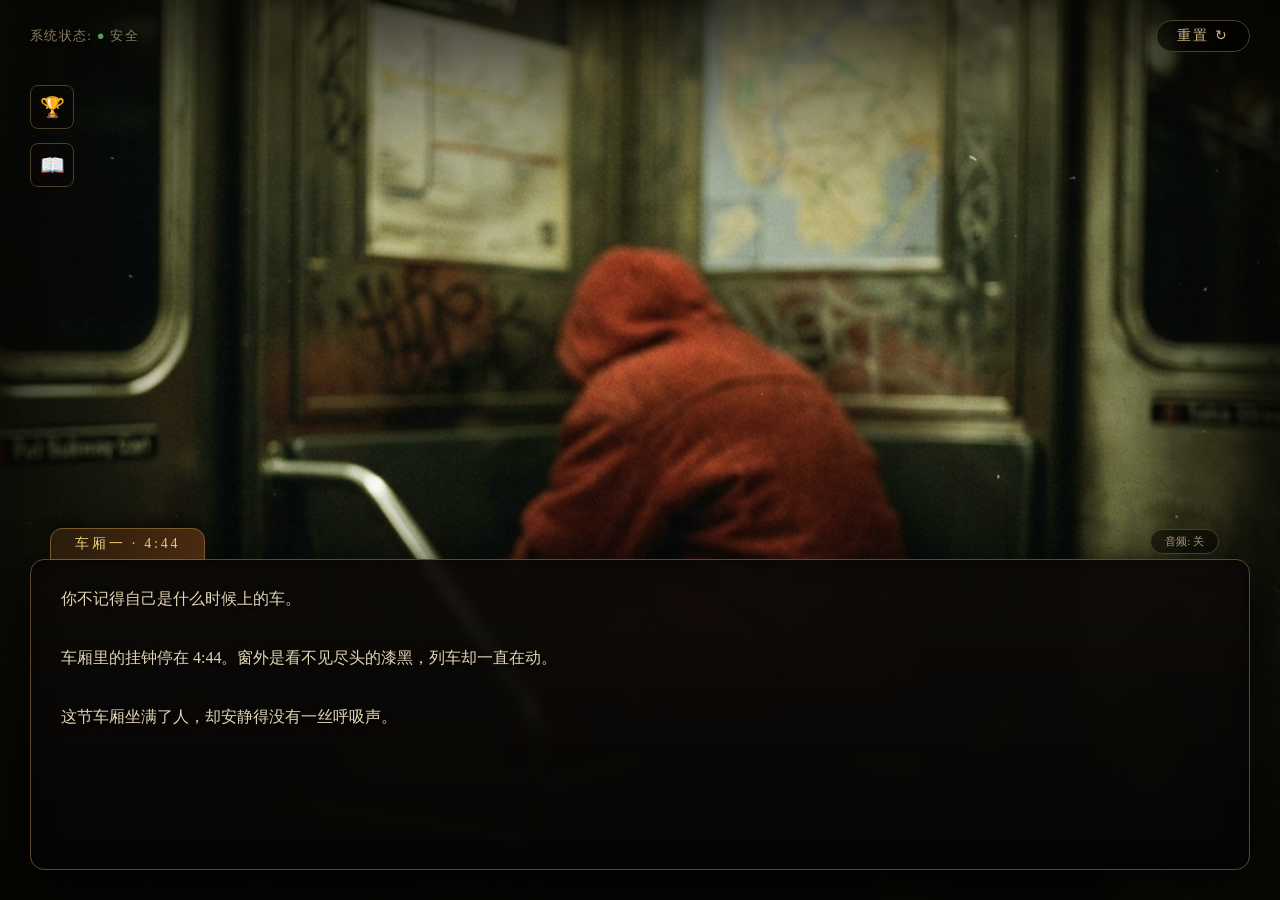
==== midnight-rules/index.html @ ac05fb92 "Update index.html" ====
<!doctype html>
<html>
<head>
  <meta charset="utf-8" />
  <meta name="viewport" content="width=device-width, initial-scale=1" />
  <title>午夜规则 (Midnight Rules) - 视觉小说式排版原型</title>
</head>
<body style="margin:0; padding:0; background:#000; overflow:hidden; width:100vw; height:100vh;">

<div id="vn" style="position:relative; width:100vw; height:100vh; overflow:hidden; font-family:'Noto Serif SC',Georgia,serif; user-select:none; color:#e8dcc0;">
  <style>
    #vn *{box-sizing:border-box;}
    
    /* 动态背景大图层 */
    #vn-scene{
      position:absolute;
      inset:0;
      background-size: cover;
      background-position: center;
      transition: background-image 0.6s ease-in-out;
      z-index: 1;
    }
    
    /* 电影级四周暗角 */
    #vn-vig{
      position:absolute;
      inset:0;
      box-shadow:inset 0 0 180px 60px #000;
      pointer-events:none;
      z-index: 2;
    }
    
    /* 顶灯闪烁 */
    #vn-flick{position:absolute;inset:0;background:rgba(190,150,80,.03);animation:vnf 6s infinite;pointer-events:none;z-index: 3;}
    @keyframes vnf{0%,46%,52%,100%{opacity:1}48%{opacity:.2}50%{opacity:.7}}
    
    /* 顶部UI */
    #vn-top{position:absolute;top:0;left:0;right:0;display:flex;justify-content:space-between;align-items:center;padding:20px 30px;z-index:8;}
    #vn-status{font-size:13px;letter-spacing:.1em;color:#8a7d60;text-shadow: 0 2px 4px #000;}
    #vn-status b{color:#5a9a5a;}
    #vn-skip{font-size:14px;letter-spacing:.15em;color:#c8b488;border:1px solid #4a3f28;border-radius:20px;padding:6px 20px;cursor:pointer;background:rgba(0,0,0,.6);backdrop-filter: blur(4px);}
    
    #vn-side{position:absolute;left:30px;top:85px;z-index:8;display:flex;flex-direction:column;gap:14px;}
    .vn-ic{width:44px;height:44px;border-radius:8px;border:1px solid #4a3f28;background:rgba(10,8,5,.6);color:#b8a678;display:flex;align-items:center;justify-content:center;font-size:20px;cursor:pointer;backdrop-filter: blur(2px);}
    
    /* 🏆 动态成就弹出提示框 🏆 */
    #achievement-toast{
      position: absolute;
      top: 25px;
      left: 50%;
      transform: translateX(-50%) translateY(-100px);
      z-index: 100;
      background: linear-gradient(135deg, #1f170f, #0d0a07);
      border: 1.5px solid #d4af37;
      border-radius: 10px;
      padding: 12px 24px;
      display: flex;
      align-items: center;
      gap: 15px;
      box-shadow: 0 10px 30px rgba(0,0,0,0.8), 0 0 15px rgba(212,175,55,0.3);
      transition: transform 0.5s cubic-bezier(0.175, 0.885, 0.32, 1.275);
      pointer-events: none;
    }
    #achievement-toast.show { transform: translateX(-50%) translateY(0); }
    #achievement-icon { font-size: 24px; }
    #achievement-title { color: #d4af37; font-size: 11px; letter-spacing: 0.1em; text-transform: uppercase; margin-bottom: 2px;}
    #achievement-name { color: #fff; font-size: 14px; font-weight: bold; }

    /* 对话框整体外容器 */
    #vn-box{
      position:absolute;
      left:30px;
      right:30px;
      bottom:30px;
      height: 38%; 
      z-index:9;
      display:flex;
      flex-direction:column;
    }
    #vn-name{
      display:inline-block;
      align-self: flex-start;
      background:linear-gradient(90deg,#2a1c0c,#4a2a10);
      border:1px solid #7a5a2a;
      color:#e8c878;
      font-size:14px;
      letter-spacing:.2em;
      padding:6px 24px;
      border-radius:12px 12px 0 0;
      margin-bottom:-1px;
      margin-left:20px;
      position:relative;
      z-index:10;
      box-shadow:0 -4px 10px rgba(0,0,0,0.5);
    }
    
    /* 横向通栏面板 */
    #vn-panel{
      flex: 1;
      background:linear-gradient(180deg,rgba(14,11,8,.93),rgba(6,5,4,.97));
      border:1px solid #5a4a2a;
      border-radius:14px;
      padding:24px 30px;
      backdrop-filter:blur(5px);
      box-shadow:0 15px 50px rgba(0,0,0,0.9),inset 0 0 25px rgba(0,0,0,0.5);
      display: flex;
      flex-direction: row; 
      gap: 35px;
    } 
    
    /* 剧情文本区 */
    #vn-line{
      flex: 1.3;
      color:#e2d5b5;
      font-size:16px;
      line-height: 1.85;
      text-shadow:0 1px 5px #000;
      overflow-y: auto;
      padding-right: 12px;
    }
    #vn-line::-webkit-scrollbar { width: 4px; }
    #vn-line::-webkit-scrollbar-thumb { background: #5a4a2a; border-radius: 2px; }
    #vn-line .r { color:#ff6b6b; font-weight: bold; }
    #vn-line .g { color:#64dfdf; font-weight: bold; }
    #vn-line .gold { color:#ffdf00; font-weight: bold; text-shadow: 0 0 8px rgba(255,223,0,0.5); }
    
    /* 选项动作区 */
    #vn-opts{
      flex: 1;
      display:flex;
      flex-direction:column;
      justify-content: flex-start; 
      gap:10px;
      overflow-y: auto;
      padding-right: 4px;
    } 
    #vn-opts::-webkit-scrollbar { width: 0px; }
    
    .vn-opt{
      background:linear-gradient(90deg,rgba(35,26,15,.85),rgba(20,15,10,.85));
      border:1px solid #4a3a20;
      border-radius:8px;
      padding:12px 18px;
      color:#cbb98a;
      font-family:inherit;
      font-size:14px;
      cursor:pointer;
      transition:.2s;
      text-align:left;
      width:100%;
      line-height: 1.4;
      flex-shrink: 0;
    }
    .vn-opt:hover{border-color:#c8a24d;color:#f4e8c8;box-shadow:0 0 12px rgba(200,160,80,.25);transform: translateX(3px);}
    .vn-opt.danger:hover{border-color:#b52626;color:#ff7a7a;box-shadow:0 0 12px rgba(180,30,30,.35);}
    
    /* 死亡/通关重置键特效 */
    .vn-opt.ultimate-restart {
      font-size: 16px;
      font-weight: bold;
      text-align: center;
      background: linear-gradient(180deg, #420a0a, #1a0505) !important;
      border: 2px solid #ff3333 !important;
      color: #ffcccc !important;
      padding: 18px !important;
      border-radius: 12px !important;
      box-shadow: 0 0 30px rgba(255, 51, 51, 0.6) !important;
      animation: bloodPulse 1.6s infinite alternate;
    }
    @keyframes bloodPulse {
      0% { box-shadow: 0 0 15px rgba(255, 51, 51, 0.4); border-color: #cc2222; }
      100% { box-shadow: 0 0 35px rgba(255, 51, 51, 0.8); border-color: #ff5555; }
    }
    
    #vn-auto{position:absolute;right:30px;bottom:100%;margin-bottom:6px;display:flex;gap:8px;}
    .vn-mini{font-size:11px;color:#a89670;border:1px solid #4a3f28;border-radius:14px;padding:4px 14px;background:rgba(0,0,0,.5);cursor:pointer;}
    
    /* 死亡爆发层 */
    #vn-death{position:absolute;inset:0;z-index:20;opacity:0;pointer-events:none;transition:opacity .1s;
      background:radial-gradient(circle at 50% 45%,rgba(170,15,15,.3),rgba(15,0,0,.97));}
    #vn-death.on{opacity:1;animation:vns .5s;}
    @keyframes vns{0%,100%{transform:translate(0,0)}25%{transform:translate(-4px,2px)}50%{transform:translate(3px,-3px)}75%{transform:translate(-2px,-1px)}}
  </style>

  <!-- 🏆 成就弹框结构 🏆 -->
  <div id="achievement-toast">
    <div id="achievement-icon">🏆</div>
    <div>
      <div id="achievement-title">解锁成就</div>
      <div id="achievement-name">初识深渊</div>
    </div>
  </div>

  <div id="vn-scene"></div> 
  <div id="vn-flick"></div>
  <div id="vn-vig"></div>

  <div id="vn-top">
    <div id="vn-status">系统状态: <b id="vn-dot">●</b> <span id="status-txt">安全</span></div>
    <div id="vn-skip" id="btn-top-reset">重置 ↻</div>
  </div>
  <div id="vn-side">
    <div class="vn-ic" id="btn-achievements">🏆</div>
    <div class="vn-ic" onclick="alert('《午夜规则》\n1. 遵守规则活下去\n2. 相信你的直觉\n3. 不要和红衣乘客说话。')">📖</div>
  </div>

  <div id="vn-box">
    <div id="vn-name">车厢一 · 4:44</div>
    <div id="vn-panel">
      <div id="vn-auto"><span class="vn-mini" id="toggle-ambient">音频: 关</span></div>
      <div id="vn-line">这节车厢坐满了人，却安静得没有一丝呼吸声。只有最角落那位穿<span class="r">红</span>的，背对着你——那片红，比周围<span class="r">暗了一号</span>。</div>
      <div id="vn-opts">
        <!-- 动态生成选项 -->
      </div>
    </div>
  </div>

  <div id="vn-death"></div>

  <script>
  (function(){
    // ==========================================
    // 1. Web Audio API 轨道环境音合成器
    // ==========================================
    class MidnightSynth {
        constructor() {
            this.ctx = null;
            this.baseHum = [];
            this.baseHumGain = null;
            this.isPlaying = false;
            this.screechTimer = null;
            this.clickTimer = null;
            this.activeOscillators = [];
        }

        init() {
            if (this.ctx) return;
            try {
                this.ctx = new (window.AudioContext || window.webkitAudioContext)();
            } catch (e) {
                console.warn("当前浏览器不支持 Web Audio API", e);
            }
        }

        start() {
            this.init();
            if (!this.ctx) return;
            if (this.ctx.state === 'suspended') {
                this.ctx.resume();
            }
            if (this.isPlaying) return;

            const osc1 = this.ctx.createOscillator();
            const osc2 = this.ctx.createOscillator();
            const humGain = this.ctx.createGain();
            
            osc1.type = 'sine';
            osc1.frequency.setValueAtTime(55, this.ctx.currentTime); 
            osc2.type = 'sawtooth';
            osc2.frequency.setValueAtTime(55.3, this.ctx.currentTime); 

            const filter = this.ctx.createBiquadFilter();
            filter.type = 'lowpass';
            filter.frequency.setValueAtTime(80, this.ctx.currentTime);
            humGain.gain.setValueAtTime(0.06, this.ctx.currentTime); 

            osc1.connect(filter);
            osc2.connect(filter);
            filter.connect(humGain);
            humGain.connect(this.ctx.destination);

            osc1.start();
            osc2.start();

            const lfo = this.ctx.createOscillator();
            const lfoGain = this.ctx.createGain();
            lfo.frequency.setValueAtTime(0.4, this.ctx.currentTime); 
            lfoGain.gain.setValueAtTime(0.015, this.ctx.currentTime);
            lfo.connect(lfoGain);
            lfoGain.connect(humGain.gain);
            lfo.start();

            this.baseHum = [osc1, osc2, lfo];
            this.baseHumGain = humGain;
            this.isPlaying = true;

            this.scheduleClickClack();
            this.scheduleScreech();
        }

        stop() {
            if (!this.isPlaying) return;
            if (this.baseHum.length) {
                this.baseHum.forEach(osc => { try { osc.stop(); } catch(e){} });
                this.baseHum = [];
            }
            if (this.activeOscillators.length) {
                this.activeOscillators.forEach(osc => { try { osc.stop(); } catch(e){} });
                this.activeOscillators = [];
            }
            clearTimeout(this.screechTimer);
            clearTimeout(this.clickTimer);
            this.isPlaying = false;
        }

        scheduleClickClack() {
            if (!this.isPlaying) return;
            this.clickTimer = setTimeout(() => {
                this.playClickClackSound();
                this.scheduleClickClack();
            }, 2500 + Math.random() * 2000);
        }

        playClickClackSound() {
            if (!this.ctx || this.ctx.state === 'suspended') return;
            const now = this.ctx.currentTime;
            this.triggerClick(now, 0.04);
            this.triggerClick(now + 0.12, 0.03);
            this.triggerClick(now + 0.35, 0.03);
        }

        triggerClick(time, volume) {
            const osc = this.ctx.createOscillator();
            const gain = this.ctx.createGain();
            osc.type = 'triangle';
            osc.frequency.setValueAtTime(65, time);
            osc.frequency.exponentialRampToValueAtTime(10, time + 0.06);
            gain.gain.setValueAtTime(volume, time);
            gain.gain.exponentialRampToValueAtTime(0.001, time + 0.06);
            osc.connect(gain);
            gain.connect(this.ctx.destination);
            this.activeOscillators.push(osc);
            osc.start(time);
            osc.stop(time + 0.07);
        }

        scheduleScreech() {
            if (!this.isPlaying) return;
            this.screechTimer = setTimeout(() => {
                this.playScreechSound();
                this.scheduleScreech();
            }, 14000 + Math.random() * 10000);
        }

        playScreechSound() {
            if (!this.ctx || this.ctx.state === 'suspended') return;
            const now = this.ctx.currentTime;
            const duration = 1.0 + Math.random() * 1.0;
            const osc = this.ctx.createOscillator();
            const gain = this.ctx.createGain();
            const filter = this.ctx.createBiquadFilter();

            osc.type = 'sawtooth';
            osc.frequency.setValueAtTime(900, now);
            osc.frequency.linearRampToValueAtTime(550, now + duration);
            filter.type = 'bandpass';
            filter.frequency.setValueAtTime(750, now);
            filter.Q.setValueAtTime(4, now);

            gain.gain.setValueAtTime(0.001, now);
            gain.gain.linearRampToValueAtTime(0.012, now + 0.3); 
            gain.gain.exponentialRampToValueAtTime(0.001, now + duration); 

            osc.connect(filter);
            filter.connect(gain);
            gain.connect(this.ctx.destination);
            this.activeOscillators.push(osc);
            osc.start(now);
            osc.stop(now + duration);
        }
    }

    const synth = new MidnightSynth();

    // ==========================================
    // 2. 🏆 存档与成就持久化系统 (Save System) 🏆
    // ==========================================
    const SAVE_KEY = "midnight_rules_save_v2";
    let gameState = {
      has_note: false,       
      has_badge: false,      
      deaths_count: 0,       
      runs_completed: 0,     
      achievements: []       
    };

    const localData = localStorage.getItem(SAVE_KEY);
    if (localData) {
      try {
        gameState = { ...gameState, ...JSON.parse(localData) };
      } catch(e) {}
    }

    function saveGame() {
      localStorage.setItem(SAVE_KEY, JSON.stringify(gameState));
    }

    const ACHIEVEMENT_LIST = {
      FIRST_DEATH: { name: "初识深渊 💀", desc: "第一次在这辆列车上迎来死亡。" },
      COLLECT_NOTE: { name: "规则守护者 📜", desc: "在座椅下发现了那张撕碎的警告纸条。" },
      COLLECT_BADGE: { name: "拾荒奇才 🏷️", desc: "成功拿到了乘务员生前掉落的旧工牌。" },
      RED_TALK: { name: "好奇害死猫 🚨", desc: "强行和红衣乘客说话，触发了未知的灵异现象。" },
      TRUE_WIN: { name: "终极救赎 🏆", desc: "集齐所有线索，逃离莫比乌斯环，达成真结局。" }
    };

    function unlockAchievement(id) {
      if (!gameState.achievements.includes(id)) {
        gameState.achievements.push(id);
        saveGame();
        const toast = document.getElementById('achievement-toast');
        document.getElementById('achievement-name').innerText = ACHIEVEMENT_LIST[id].name;
        toast.classList.add('show');
        setTimeout(() => {
          toast.classList.remove('show');
        }, 4000);
      }
    }

    document.getElementById('btn-achievements').onclick = () => {
      let listStr = "🏆 【我的成就馆】 🏆\n---------------------\n";
      Object.keys(ACHIEVEMENT_LIST).forEach(key => {
        const has = gameState.achievements.includes(key);
        listStr += `${has ? '✅' : '🔒'} ${ACHIEVEMENT_LIST[key].name} : ${ACHIEVEMENT_LIST[key].desc}\n`;
      });
      listStr += `\n累计死亡次数: ${gameState.deaths_count} | 通关次数: ${gameState.runs_completed}`;
      alert(listStr);
    };

    // ==========================================
    // 3. 📖 深度剧情树
    // ==========================================
    const STORY_NODES = {
      car1_init: {
        bg: "red_figure.png",
        text: () => {
          let base = "你不记得自己是什么时候上的车。\n\n车厢里的挂钟停在 4:44。窗外是看不见尽头的漆黑，列车却一直在动。\n\n这节车厢坐满了人，却安静得没有一丝呼吸声。所有人都低着头仿佛在打瞌睡。只有角落那一个，穿着一身红，背对着你。那身红，比周围暗了一号。";
          if (gameState.deaths_count > 0) {
            base += `\n\n<span class="r">（隐约中，你感觉这令人窒息的场景，你已经经历过 ${gameState.deaths_count} 次了……）</span>`;
          }
          return base;
        },
        options: () => {
          return [
            { text: "🔍 借着昏暗的灯光，摸一摸座椅下压着的东西", next: "car1_search" },
            { text: "🚪 离红衣人远点，拉开连接门去下一节车厢", next: "car2_transition" },
            { text: "🚨 走过去，拍拍红衣乘客的肩膀问句路", next: "death_red" }
          ];
        }
      },
      car1_search: {
        bg: "subway_bg.png",
        text: () => "你在座椅夹缝下摸到了一张揉成一团的碎纸条。上面写着一行字：\n\n『……如果推车来的时候，千万不要买票。因为他们卖的，从来都不是票。另外……红衣乘客很冷，但他害怕极度寒冷的地方，或许……』",
        options: () => {
          if (!gameState.has_note) {
            gameState.has_note = true;
            saveGame();
            setTimeout(() => { unlockAchievement('COLLECT_NOTE'); }, 1000);
          }
          return [
            { text: "🚪 迅速收好纸条，去下一节车厢", next: "car2_transition" },
            { text: "🚨 忽略警告，走过去拍拍红衣乘客的肩膀", next: "death_red" }
          ];
        }
      },
      car2_transition: {
        bg: "tunnel_bg.png",
        text: () => "你拉开沉重的舱门，踏入了两节车厢剧烈晃动的连接处。风在钢骨缝隙中哭嚎。\n\n低头看去，连接处的铁板缝隙里，卡着一枚生锈的【列车员乘务工牌】。上面依稀写着：『车厢工号：04』，还沾着一滴干涸的血。要捡起来吗？",
        options: () => {
          return [
            { text: "🏷️ 捡起并收好乘务工牌", next: "car2_transition_badge" },
            { text: "🚪 不管它，推开眼前的防撬门进入车厢二", next: "car2_init" }
          ];
        }
      },
      car2_transition_badge: {
        bg: "tunnel_bg.png",
        text: () => "你捡起了那枚冰冷的乘务工牌。冰凉的铁质触感让你不自觉打了个寒颤。这上面或许承载着某些未散的怨念……",
        options: () => {
          if (!gameState.has_badge) {
            gameState.has_badge = true;
            saveGame();
            setTimeout(() => { unlockAchievement('COLLECT_BADGE'); }, 1000);
          }
          return [
            { text: "🚪 推开眼前的防撬门进入车厢二", next: "car2_init" }
          ];
        }
      },
      car2_init: {
        bg: "seller_bg.png",
        text: () => {
          let base = "你跨过连接处来到了【第二节车厢】。\n\n这里的空气更冷了，车顶不断渗出黏糊糊的液体。角落里依然坐着那个红衣乘客，但他坐的位置，似乎比刚才更靠近连接门了……\n\n突然，售货车滑行了过来。乘务员咧开惨白的嘴角：“要买票吗……有票的人才能下车……”";
          if (gameState.has_badge) {
            base += "\n\n<span class=\"gold\">（你怀里的乘务工牌此时在微微发热发烫……）</span>";
          }
          return base;
        },
        options: () => {
          const opts = [];
          if (gameState.has_note) {
            opts.push({ text: "🚪 脑海里闪过纸条的警告，冷淡地拒绝买票", next: "car3_init" });
          } else {
            opts.push({ text: "🚪 摇头拒绝他，直接走向第三节车厢", next: "car3_init" });
          }
          if (gameState.has_badge) {
            opts.push({ text: "🏷️ 出示你刚才捡到的工牌，低声说：『工号04，你已经到站了。』", next: "car2_badge_survive" });
          }
          opts.push({ text: "💵 看起来很重要，买一张车票", next: "death_seller" });
          return opts;
        }
      },
      car2_badge_survive: {
        bg: "seller_bg.png",
        text: () => "乘务员浑浊无神的双眼死死盯着那枚工牌。他的神情突然变得极度痛苦，空洞的嘴里发出沙哑的哀嚎：『04号……是我……原来我已经死在了那场事故里……』\n\n售货车散落成了漫天的灰烬。他留下一句颤抖的警告：『……不要拉阀门……拉了阀门，列车才会醒过来……』",
        options: () => {
          return [
            { text: "🚪 怀揣着新的秘密，穿过空荡的车厢前往车厢三", next: "car3_init" }
          ];
        }
      },
      car3_init: {
        bg: "scratching_window.png",
        text: () => "你来到了【第三节车厢】，头顶的灯开始疯狂闪烁！\n车窗外突然有无数只惨白枯槁的手死死贴在玻璃上，发出令人牙酸的疯狂拍击与抓挠声！\n\n突然广播响起：“下一站……天堂站。请下车的旅客准备……”",
        options: () => {
          const opts = [
            { text: "🙈 闭上眼睛，紧紧捂住耳朵，什么也不看", next: "car3_heaven_glow" },
            { text: "🪟 惊慌失措，朝窗外看去寻找逃生出口", next: "death_window" }
          ];
          if (gameState.has_note) {
            opts.push({ text: "🥶 利用纸条规则：红衣人极怕冷，紧紧贴到红衣人身旁借其阴气屏蔽外界", next: "car3_red_survive" });
          }
          return opts;
        }
      },
      car3_red_survive: {
        bg: "red_figure.png",
        text: () => "你顶着刺骨的阴凉，一把抱住缩在角落里的红衣人。那身红衣散发出了比干冰还要彻骨十倍的冷气，你感觉全身的血液几乎都要冻结。\n\n然而，当外面拍窗的无数双惨白断手企图击穿玻璃时，在接触到这股极致阴寒的一瞬间，竟仿佛触电般痛苦地缩了回去！红衣人幽幽地侧过头，用完全没有眼白的声音对你轻语：『……好冷……谢谢你，陪着我……』",
        options: () => {
          return [
            { text: "🚪 乘外面那些鬼手退去，迅速拉开门前往第四车厢", next: "car3_heaven_survived" }
          ];
        }
      },
      car3_heaven_glow: {
        bg: "heaven_station.png",
        text: () => "你闭上双眼！强光和刺耳的“天堂站”报站广播几乎穿透了你的耳膜。整节车厢仿佛飘进了耀眼、滚烫却阴凉的白雾之中，窗外全是刺目的白色微尘！\n\n你强忍着想要睁眼窥探的冲动，默数着心跳……",
        options: () => {
          return [
            { text: "🚪 听到刹车风管排气声后，慢慢睁开眼挪向前方车厢", next: "car3_heaven_survived" }
          ];
        }
      },
      car3_heaven_survived: {
        bg: "brake_lever.png",
        text: () => {
          let base = "雾气散去。你睁开眼，已经来到了【第四节车厢】。这里一片死寂，前面的【驾驶室】门旁挂着一个巨大的红色【紧急制动阀】。";
          if (gameState.has_note && gameState.has_badge) {
            base += "\n\n<span class=\"gold\">（目前你集齐了：[纸条] 和 [工牌]。脑海中，售票员和红衣乘客的话交相呼应。事情似乎并没有拉下阀门那么简单……）</span>";
          }
          return base;
        },
        options: () => {
          const opts = [
            { text: "🛑 闭上眼睛，凭感觉死死拉下制动阀", next: "win_normal" },
            { text: "👀 睁大眼睛看清局势，再去拉制动阀", next: "death_final" }
          ];
          if (gameState.has_note && gameState.has_badge) {
            opts.push({ text: "🌀 看穿谎言：任凭冷风吹拂，拒绝拉下制动阀，静坐等待列车自行停下", next: "win_true" });
          }
          return opts;
        }
      },
      win_normal: {
        bg: "win_subway.png",
        text: () => {
          gameState.runs_completed++;
          saveGame();
          return "【正常结局 - 破碎梦魇】\n\n刺耳的刹车声响彻整列车厢，那些低语、阴冷和鬼影瞬间化为粉碎。\n\n暖洋洋的阳光洒在你脸上，车门缓缓打开，外面是阳光明媚的普通地铁站。广播里传来干净的声音：『终点站到了，欢迎回家。』\n\n你松了一口气走下车。然而，当你下意识伸手入怀，却摸到了那张在车厢里捡到的、揉成一团的碎纸条。上面不知何时多了一行滴血的字：\n\n『……不要相信阳光，这里，其实是第五节车厢。』";
        },
        options: () => []
      },
      win_true: {
        bg: "subway_bg.png",
        text: () => {
          gameState.runs_completed++;
          saveGame();
          setTimeout(() => { unlockAchievement('TRUE_WIN'); }, 1000);
          return "【真结局 - 莫比乌斯解脱】\n\n你双手抱胸，静静地靠在座椅上。周围的鬼哭狼嚎、甚至顶灯的闪烁都开始疯狂地撕扯你的理智。但是，你记起了乘务员死前的哭诉——拉动阀门，这辆庞然大物才会醒来捕猎！\n\n终于，4:55，伴随一声沉闷的空气排气声，列车竟缓缓停稳了。窗外的漆黑像潮水般退去，取而代之的是你熟悉的清晨街道。\n\n红衣乘客缓缓起身，第一次转过头——那是一张清秀、温和的普通女学生脸庞。她向你深深鞠了一躬，和满车化为白雾的乘客一起飘散远去。你推开没有上锁的列车门，真正踏上了人间的土地。游戏通关！";
        },
        options: () => []
      },
      death_red: {
        bg: "unspeakable_entity.png",
        text: () => {
          setTimeout(() => { unlockAchievement('RED_TALK'); }, 1000);
          return "【死亡 - 红色禁忌】\n\n那身红缓缓转了过来。你先看见的不是脸，是笑——一个咧到耳根、却没有眼睛的笑。你感觉自己的身体迅速变冷，也变成了一具无法呼吸、只能低头坐在车厢里的雕塑……";
        },
        options: () => []
      },
      death_seller: {
        bg: "unspeakable_entity.png",
        text: () => "【死亡 - 车票陷阱】\n\n乘务员咧开嘴笑了，那是一张属于溺死之人的苍白脸庞。你递过去的钱瞬间变成了冥币，你拿到的车票迅速在你的皮肤上蔓延成焦黑的灰烬。你成为了列车的新燃料。",
        options: () => []
      },
      death_window: {
        bg: "unspeakable_entity.png",
        text: () => "【死亡 - 窥视深渊】\n\n当你望向窗外的一瞬间，车窗上的白手猛地击碎了玻璃！无数冰冷的手瞬间死死扼住了你的喉咙，将你拽入了窗外无尽的深渊黑暗中……",
        options: () => []
      },
      death_final: {
        bg: "unspeakable_entity.png",
        text: () => "【死亡 - 功亏一篑】\n\n你睁开了双眼。黑暗中无数张扭曲撕裂的鬼脸贴在你眼前，尖叫着冲入你的眼眶。你的手在碰到阀门的一瞬间彻底失去了温度……",
        options: () => []
      }
    };

    const scene = document.getElementById('vn-scene');
    const death = document.getElementById('vn-death');
    const line = document.getElementById('vn-line');
    const dot = document.getElementById('vn-dot');
    const statusTxt = document.getElementById('status-txt');
    const nameTag = document.getElementById('vn-name');
    const optsBox = document.getElementById('vn-opts');
    const toggleAmbient = document.getElementById('toggle-ambient');
    const btnTopReset = document.getElementById('vn-skip');

    function unlockAudio() {
        synth.init();
        if (synth.ctx && synth.ctx.state === 'suspended') {
            synth.ctx.resume();
        }
    }

    function triggerReset() {
      death.classList.remove('on');
      dot.style.color = '#5a9a5a';
      statusTxt.innerText = '安全';
      showScene('car1_init');
    }

    btnTopReset.onclick = triggerReset;

    toggleAmbient.addEventListener('click', () => {
        unlockAudio(); 
        if (synth.isPlaying) {
            synth.stop();
            toggleAmbient.innerText = "音频: 关";
        } else {
            synth.start();
            toggleAmbient.innerText = "音频: 开";
        }
    });

    // ==========================================
    // 🏆 核心打字机重构：完美绕过 HTML 标签卡死 🏆
    // ==========================================
    let textTimer = null;
    function typeWriter(element, text, speed, callback) {
      element.innerHTML = "";
      let i = 0;
      
      function type() {
        if (i < text.length) {
          // 💡 修复核心：如果遇到了 HTML 标签起始符 "<"，我们要一口气读到 ">"
          if (text.charAt(i) === '<') {
            let tagEnd = text.indexOf('>', i);
            if (tagEnd !== -1) {
              // 吞下整个标签，直接渲染
              element.innerHTML += text.substring(i, tagEnd + 1);
              i = tagEnd + 1; // 游标跳过标签继续
            } else {
              element.innerHTML += text.charAt(i);
              i++;
            }
          } else {
            element.innerHTML += text.charAt(i);
            i++;
          }
          textTimer = setTimeout(type, speed);
        } else if (callback) {
          callback();
        }
      }
      type();
    }

    function showScene(sceneKey) {
      unlockAudio(); 
      clearTimeout(textTimer); 
      
      const node = STORY_NODES[sceneKey];
      if (!node) return;

      const currentBg = typeof node.bg === 'function' ? node.bg() : node.bg;
      if (currentBg) {
        scene.style.backgroundImage = `url('${currentBg}')`;
      }

      const parsedText = typeof node.text === 'function' ? node.text() : node.text;

      // 死亡逻辑
      if (sceneKey.startsWith('death')) {
        gameState.deaths_count++;
        saveGame();
        setTimeout(() => { unlockAchievement('FIRST_DEATH'); }, 1500);

        death.classList.add('on');
        dot.style.color = '#e02626';
        statusTxt.innerText = '异常/已死亡';
        
        typeWriter(line, parsedText, 10, () => {
          optsBox.innerHTML = '<button class="vn-opt danger ultimate-restart" id="btn-restart">⚠️ 坠入深渊，点击此处循环重置 ⚠️</button>';
          document.getElementById('btn-restart').onclick = triggerReset;
        });

        if (synth.isPlaying && synth.ctx) {
            const now = synth.ctx.currentTime;
            const osc = synth.ctx.createOscillator();
            const gain = synth.ctx.createGain();
            osc.type = 'sawtooth';
            osc.frequency.setValueAtTime(100, now);
            osc.frequency.exponentialRampToValueAtTime(10, now + 1.0);
            gain.gain.setValueAtTime(0.2, now);
            gain.gain.exponentialRampToValueAtTime(0.001, now + 1.0);
            osc.connect(gain);
            gain.connect(synth.ctx.destination);
            osc.start(now);
            osc.stop(now + 1.1);
        }
        return;
      }

      // 通关和普通剧情渲染
      optsBox.innerHTML = ''; 
      
      // 💡 渲染时统一先替换换行符，避免拆开打字
      const safeText = parsedText.replace(/\n/g, '<br>');
      
      typeWriter(line, safeText, 15, () => {
        if (sceneKey === 'win_game' || sceneKey === 'win_normal' || sceneKey === 'win_true') {
          dot.style.color = '#5a9a5a';
          statusTxt.innerText = '已安全';
          optsBox.innerHTML = '<button class="vn-opt ultimate-restart" style="border-color:#5a9a5a !important; box-shadow: 0 0 20px rgba(100,223,223,0.6) !important; background: linear-gradient(180deg, #0a3a3a, #051a1a) !important;" id="btn-win-restart">✨ 脱离轮回！重返人间 ✨</button>';
          document.getElementById('btn-win-restart').onclick = triggerReset;
          return;
        }

        const options = typeof node.options === 'function' ? node.options() : node.options;
        options.forEach(opt => {
          const btn = document.createElement('button');
          btn.className = 'vn-opt';
          if (opt.text.includes('🚨') || opt.text.includes('💵')) {
            btn.classList.add('danger');
          }
          btn.innerHTML = opt.text;
          btn.onclick = () => showScene(opt.next);
          optsBox.appendChild(btn);
        });
      });

      // 车厢名称同步
      if (sceneKey === 'car1_init' || sceneKey === 'car1_search') {
        nameTag.innerText = '车厢一 · 4:44';
      } else if (sceneKey === 'car2_transition' || sceneKey === 'car2_transition_badge') {
        nameTag.innerText = '车门交接处';
      } else if (sceneKey === 'car2_init' || sceneKey === 'car2_badge_survive') {
        nameTag.innerText = '车厢二 · 4:46';
      } else if (sceneKey === 'car3_init' || sceneKey === 'car3_heaven_glow' || sceneKey === 'car3_red_survive') {
        nameTag.innerText = '车厢三 · 4:48';
      } else if (sceneKey === 'car3_heaven_survived') {
        nameTag.innerText = '车厢四 · 4:50';
      }
      
      document.getElementById('vn-panel').scrollTop = 0;
    }

    showScene('car1_init');
  })();
  </script>
</div>
</body>
</html>
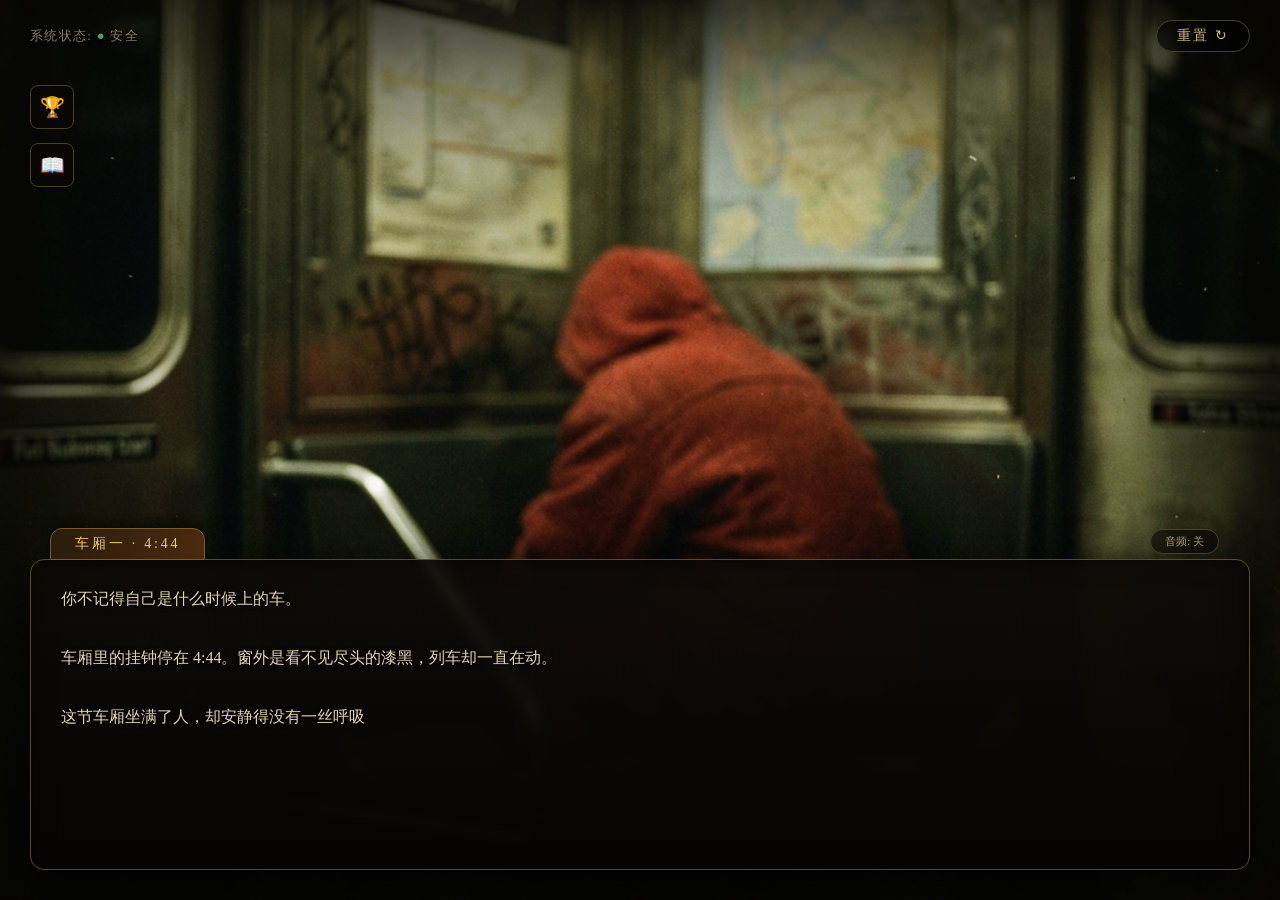
==== commit baa944d6: "Add files via upload" ====
--- a/midnight-rules/index.html
+++ b/midnight-rules/index.html
@@ -172,6 +172,40 @@
       100% { box-shadow: 0 0 35px rgba(255, 51, 51, 0.8); border-color: #ff5555; }
     }
     
+    /* 🗺️ 剧情分支树/回溯节点排版 */
+    .tree-title {
+      font-size: 12px;
+      color: #8a7d60;
+      letter-spacing: 0.1em;
+      margin-top: 15px;
+      margin-bottom: 5px;
+      text-transform: uppercase;
+      border-bottom: 1px dashed #4a3f28;
+      padding-bottom: 3px;
+    }
+    .tree-grid {
+      display: grid;
+      grid-template-columns: 1fr 1fr;
+      gap: 6px;
+      margin-bottom: 10px;
+    }
+    .tree-btn {
+      background: rgba(10, 8, 5, 0.6);
+      border: 1px solid #4a3f28;
+      color: #a89670;
+      padding: 6px 10px;
+      font-size: 11px;
+      border-radius: 4px;
+      cursor: pointer;
+      text-align: center;
+      transition: 0.2s;
+    }
+    .tree-btn:hover {
+      border-color: #c8b488;
+      color: #fff;
+      background: rgba(40, 30, 20, 0.8);
+    }
+    
     #vn-auto{position:absolute;right:30px;bottom:100%;margin-bottom:6px;display:flex;gap:8px;}
     .vn-mini{font-size:11px;color:#a89670;border:1px solid #4a3f28;border-radius:14px;padding:4px 14px;background:rgba(0,0,0,.5);cursor:pointer;}
     
@@ -427,7 +461,7 @@
     };
 
     // ==========================================
-    // 3. 📖 深度剧情树
+    // 3. 📖 深度剧情树 (优化真结局视觉 + 时间回溯机制) 📖
     // ==========================================
     const STORY_NODES = {
       car1_init: {
@@ -534,7 +568,7 @@
       },
       car3_red_survive: {
         bg: "red_figure.png",
-        text: () => "你顶着刺骨的阴凉，一把抱住缩在角落里的红衣人。那身红衣散发出了比干冰还要彻骨十倍的冷气，你感觉全身的血液几乎都要冻结。\n\n然而，当外面拍窗的无数双惨白断手企图击穿玻璃时，在接触到这股极致阴寒的一瞬间，竟仿佛触电般痛苦地缩了回去！红衣人幽幽地侧过头，用完全没有眼白的声音对你轻语：『……好冷……谢谢你，陪着我……』",
+        text: () => "你顶着刺骨 of 阴凉，一把抱住缩在角落里的红衣人。那身红衣散发出了比干冰还要彻骨十倍的冷气，你感觉全身的血液几乎都要冻结。\n\n然而，当外面拍窗的无数双惨白断手企图击穿玻璃时，在接触到这股极致阴寒的一瞬间，竟仿佛触电般痛苦地缩了回去！红衣人幽幽地侧过头，用完全没有眼白的声音对你轻语：『……好冷……谢谢你，陪着我……』",
         options: () => {
           return [
             { text: "🚪 乘外面那些鬼手退去，迅速拉开门前往第四车厢", next: "car3_heaven_survived" }
@@ -571,7 +605,7 @@
         }
       },
       win_normal: {
-        bg: "win_subway.png",
+        bg: "win_subway.png", // 正常结局：温和明亮的地铁画幅
         text: () => {
           gameState.runs_completed++;
           saveGame();
@@ -580,7 +614,7 @@
         options: () => []
       },
       win_true: {
-        bg: "subway_bg.png",
+        bg: "unspeakable_entity.png", // 💡 视觉强化：真结局特制压迫感极强的古神/红衣异象大图！与普通结局温和阳光彻底形成强烈反差
         text: () => {
           gameState.runs_completed++;
           saveGame();
@@ -651,9 +685,6 @@
         }
     });
 
-    // ==========================================
-    // 🏆 核心打字机重构：完美绕过 HTML 标签卡死 🏆
-    // ==========================================
     let textTimer = null;
     function typeWriter(element, text, speed, callback) {
       element.innerHTML = "";
@@ -661,13 +692,11 @@
       
       function type() {
         if (i < text.length) {
-          // 💡 修复核心：如果遇到了 HTML 标签起始符 "<"，我们要一口气读到 ">"
           if (text.charAt(i) === '<') {
             let tagEnd = text.indexOf('>', i);
             if (tagEnd !== -1) {
-              // 吞下整个标签，直接渲染
               element.innerHTML += text.substring(i, tagEnd + 1);
-              i = tagEnd + 1; // 游标跳过标签继续
+              i = tagEnd + 1; 
             } else {
               element.innerHTML += text.charAt(i);
               i++;
@@ -732,15 +761,26 @@
 
       // 通关和普通剧情渲染
       optsBox.innerHTML = ''; 
-      
-      // 💡 渲染时统一先替换换行符，避免拆开打字
       const safeText = parsedText.replace(/\n/g, '<br>');
       
       typeWriter(line, safeText, 15, () => {
-        if (sceneKey === 'win_game' || sceneKey === 'win_normal' || sceneKey === 'win_true') {
+        // 💡 核心机制：当处于通关结局时，动态加载“章节自由跳转剧情树（Flowchart）”面板！
+        if (sceneKey === 'win_normal' || sceneKey === 'win_true') {
           dot.style.color = '#5a9a5a';
           statusTxt.innerText = '已安全';
-          optsBox.innerHTML = '<button class="vn-opt ultimate-restart" style="border-color:#5a9a5a !important; box-shadow: 0 0 20px rgba(100,223,223,0.6) !important; background: linear-gradient(180deg, #0a3a3a, #051a1a) !important;" id="btn-win-restart">✨ 脱离轮回！重返人间 ✨</button>';
+          
+          // 构建回溯剧情树界面
+          optsBox.innerHTML = `
+            <button class="vn-opt ultimate-restart" style="border-color:#5a9a5a !important; box-shadow: 0 0 20px rgba(100,223,223,0.6) !important; background: linear-gradient(180deg, #0a3a3a, #051a1a) !important;" id="btn-win-restart">✨ 重新回到循环起点 ✨</button>
+            <div class="tree-title">🌀 量子纠缠 · 剧情节点回溯</div>
+            <div class="tree-grid">
+              <button class="tree-btn" onclick="window.jumpToScene('car1_init')">📍 初始车厢一 (4:44)</button>
+              <button class="tree-btn" onclick="window.jumpToScene('car2_transition')">📍 车门交接 (工牌)</button>
+              <button class="tree-btn" onclick="window.jumpToScene('car2_init')">📍 诡异车厢二 (买票)</button>
+              <button class="tree-btn" onclick="window.jumpToScene('car3_init')">📍 尖叫车厢三 (鬼手)</button>
+              <button class="tree-btn" onclick="window.jumpToScene('car3_heaven_survived')">📍 判定车厢四 (制动)</button>
+            </div>
+          `;
           document.getElementById('btn-win-restart').onclick = triggerReset;
           return;
         }
@@ -774,9 +814,17 @@
       document.getElementById('vn-panel').scrollTop = 0;
     }
 
+    // 暴露给全局点击的跳转函数
+    window.jumpToScene = function(sceneKey) {
+      death.classList.remove('on');
+      dot.style.color = '#5a9a5a';
+      statusTxt.innerText = '安全';
+      showScene(sceneKey);
+    };
+
     showScene('car1_init');
   })();
   </script>
 </div>
 </body>
-</html>
+</html>
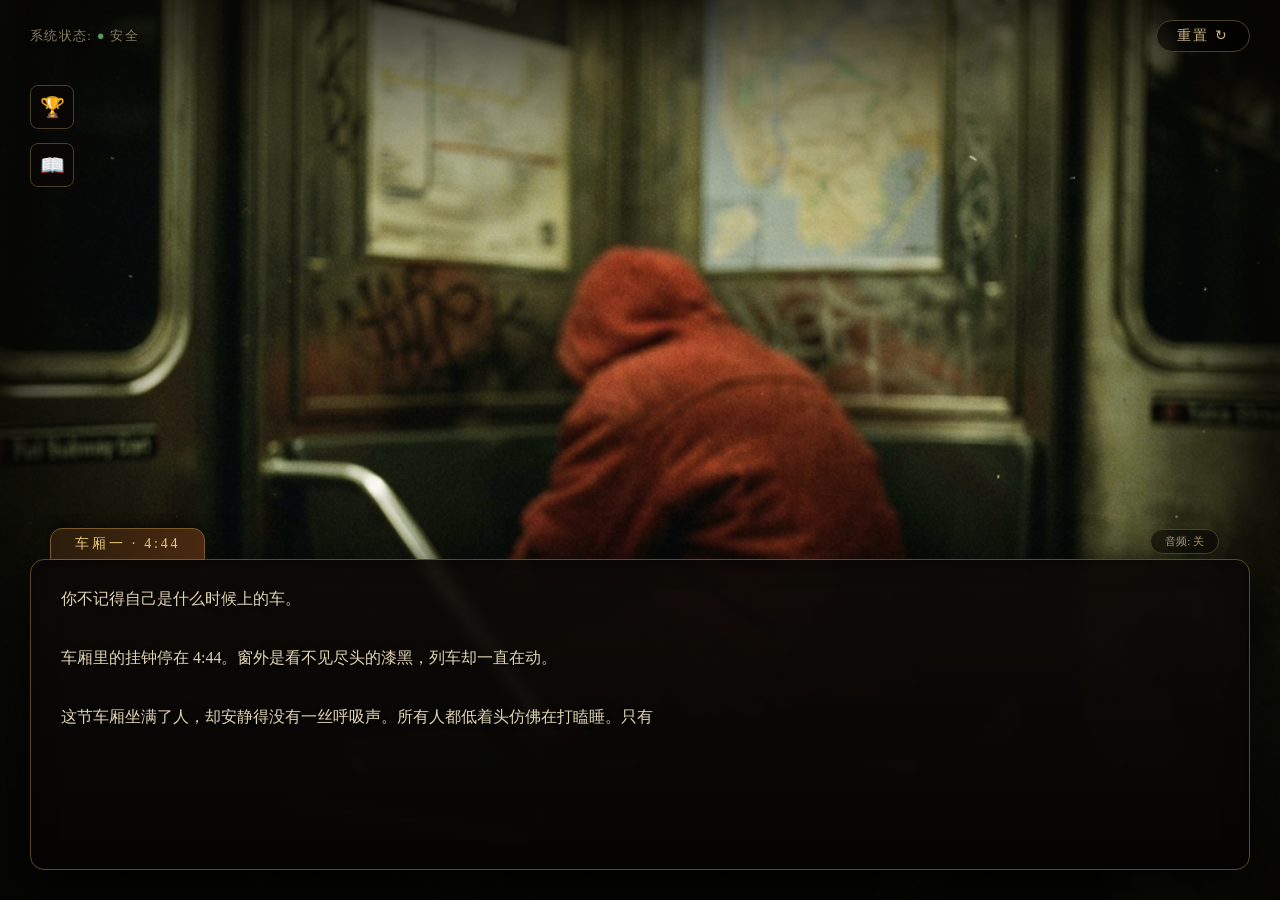
==== commit fcbf9aec: "Update index.html" ====
--- a/midnight-rules/index.html
+++ b/midnight-rules/index.html
@@ -827,4 +827,4 @@
   </script>
 </div>
 </body>
-</html>+</html>
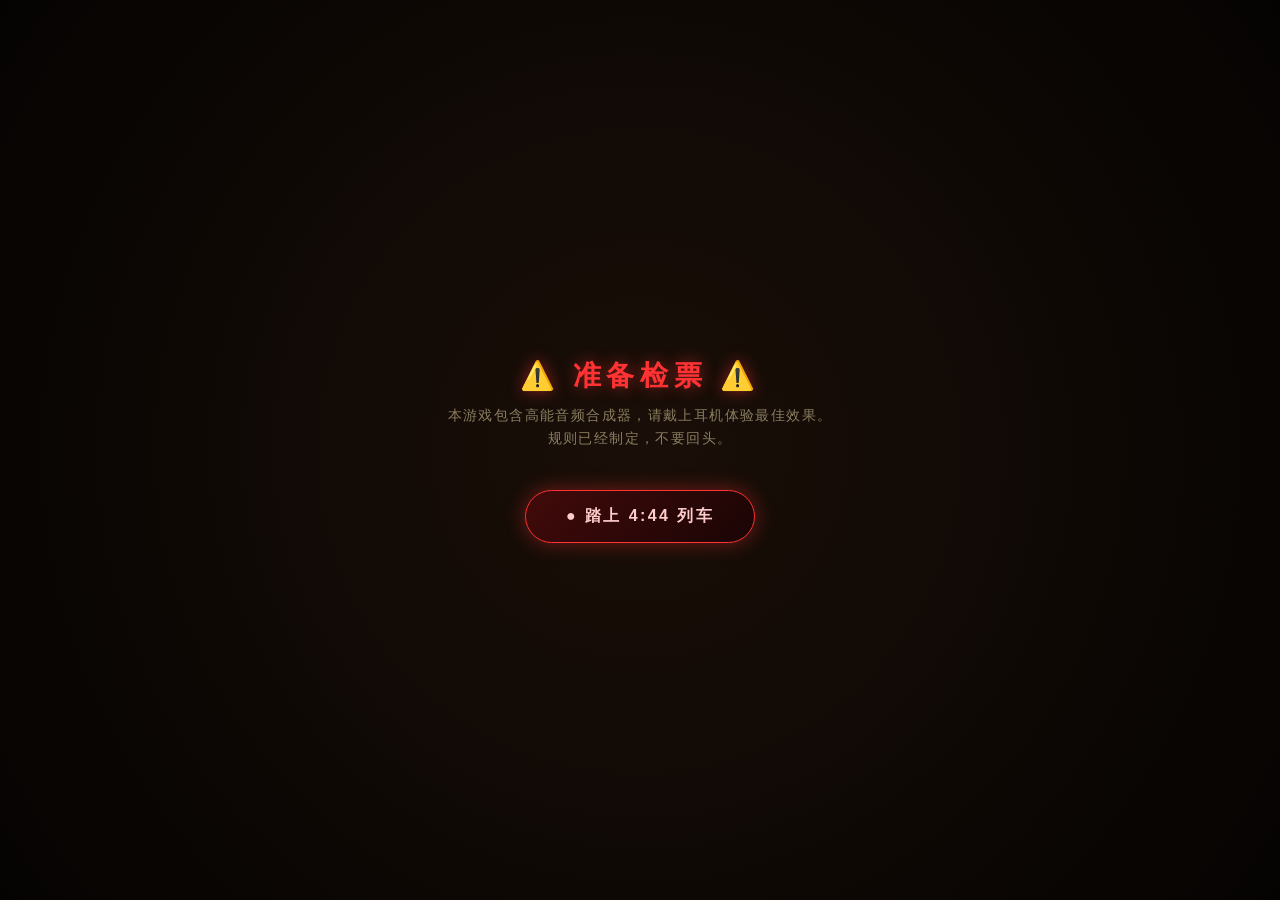
==== commit e6b28902: "Update index.html" ====
--- a/midnight-rules/index.html
+++ b/midnight-rules/index.html
@@ -6,6 +6,13 @@
   <title>午夜规则 (Midnight Rules) - 视觉小说式排版原型</title>
 </head>
 <body style="margin:0; padding:0; background:#000; overflow:hidden; width:100vw; height:100vh;">
+
+<!-- 🎫 完美修复：首屏交互声效解锁遮罩层 -->
+<div id="vn-welcome" style="position:fixed; inset:0; z-index:9999; background:radial-gradient(circle, #1a0f08, #050302); display:flex; flex-direction:column; justify-content:center; align-items:center; font-family:'Noto Serif SC',Georgia,serif; color:#e8dcc0; text-align:center; padding:30px; transition: opacity 0.8s ease;">
+  <div style="font-size: 28px; font-weight: bold; letter-spacing: 0.2em; color: #ff3333; text-shadow: 0 0 15px rgba(255,51,51,0.5); margin-bottom: 10px;">⚠️ 准备检票 ⚠️</div>
+  <div style="font-size: 14px; letter-spacing: 0.1em; color: #8a7d60; margin-bottom: 40px; max-width: 400px; line-height: 1.6;">本游戏包含高能音频合成器，请戴上耳机体验最佳效果。<br>规则已经制定，不要回头。</div>
+  <button id="btn-enter" style="background: linear-gradient(135deg, #420a0a, #1a0505); border: 1.5px solid #ff3333; color: #ffcccc; padding: 15px 40px; font-size: 16px; font-weight: bold; border-radius: 30px; cursor: pointer; box-shadow: 0 0 20px rgba(255,51,51,0.4); transition: 0.3s; letter-spacing: 0.15em;">● 踏上 4:44 列车</button>
+</div>
 
 <div id="vn" style="position:relative; width:100vw; height:100vh; overflow:hidden; font-family:'Noto Serif SC',Georgia,serif; user-select:none; color:#e8dcc0;">
   <style>
@@ -444,6 +451,15 @@
         const toast = document.getElementById('achievement-toast');
         document.getElementById('achievement-name').innerText = ACHIEVEMENT_LIST[id].name;
         toast.classList.add('show');
+        
+        // 视觉微震动，增强解锁成就时的实感
+        document.getElementById('vn').animate([
+          { transform: 'translate(1px, 1px) rotate(0deg)' },
+          { transform: 'translate(-1px, -2px) rotate(-1deg)' },
+          { transform: 'translate(-3px, 0px) rotate(1deg)' },
+          { transform: 'translate(0px, 2px) rotate(0deg)' }
+        ], { duration: 150 });
+
         setTimeout(() => {
           toast.classList.remove('show');
         }, 4000);
@@ -461,7 +477,7 @@
     };
 
     // ==========================================
-    // 3. 📖 深度剧情树 (优化真结局视觉 + 时间回溯机制) 📖
+    // 3. 📖 深度剧情树 (图片路径改用本地相对路径) 📖
     // ==========================================
     const STORY_NODES = {
       car1_init: {
@@ -568,7 +584,7 @@
       },
       car3_red_survive: {
         bg: "red_figure.png",
-        text: () => "你顶着刺骨 of 阴凉，一把抱住缩在角落里的红衣人。那身红衣散发出了比干冰还要彻骨十倍的冷气，你感觉全身的血液几乎都要冻结。\n\n然而，当外面拍窗的无数双惨白断手企图击穿玻璃时，在接触到这股极致阴寒的一瞬间，竟仿佛触电般痛苦地缩了回去！红衣人幽幽地侧过头，用完全没有眼白的声音对你轻语：『……好冷……谢谢你，陪着我……』",
+        text: () => "你顶着刺骨的阴凉，一把抱住缩在角落里的红衣人。那身红衣散发出了比干冰还要彻骨十倍的冷气，你感觉全身的血液几乎都要冻结。\n\n然而，当外面拍窗的无数双惨白断手企图击穿玻璃时，在接触到这股极致阴寒的一瞬间，竟仿佛触电般痛苦地缩了回去！红衣人幽幽地侧过头，用完全没有眼白的声音对你轻语：『……好冷……谢谢你，陪着我……』",
         options: () => {
           return [
             { text: "🚪 乘外面那些鬼手退去，迅速拉开门前往第四车厢", next: "car3_heaven_survived" }
@@ -605,7 +621,7 @@
         }
       },
       win_normal: {
-        bg: "win_subway.png", // 正常结局：温和明亮的地铁画幅
+        bg: "win_subway.png", 
         text: () => {
           gameState.runs_completed++;
           saveGame();
@@ -614,12 +630,12 @@
         options: () => []
       },
       win_true: {
-        bg: "unspeakable_entity.png", // 💡 视觉强化：真结局特制压迫感极强的古神/红衣异象大图！与普通结局温和阳光彻底形成强烈反差
+        bg: "unspeakable_entity.png", 
         text: () => {
           gameState.runs_completed++;
           saveGame();
           setTimeout(() => { unlockAchievement('TRUE_WIN'); }, 1000);
-          return "【真结局 - 莫比乌斯解脱】\n\n你双手抱胸，静静地靠在座椅上。周围的鬼哭狼嚎、甚至顶灯的闪烁都开始疯狂地撕扯你的理智。但是，你记起了乘务员死前的哭诉——拉动阀门，这辆庞然大物才会醒来捕猎！\n\n终于，4:55，伴随一声沉闷的空气排气声，列车竟缓缓停稳了。窗外的漆黑像潮水般退去，取而代之的是你熟悉的清晨街道。\n\n红衣乘客缓缓起身，第一次转过头——那是一张清秀、温和的普通女学生脸庞。她向你深深鞠了一躬，和满车化为白雾的乘客一起飘散远去。你推开没有上锁的列车门，真正踏上了人间的土地。游戏通关！";
+          return "【真结局 - 莫比乌斯解脱】\n\n你双手抱胸，静静地靠在座椅上。周围的鬼哭狼嚎、甚至顶灯的闪烁都开始疯狂地撕扯你的理智。但是，你记起了乘务员死前的哭诉——拉动阀门，这辆庞然大物才会醒来捕猎！\n\n终于，4:55，伴随一声沉闷的空气排气声，列车竟缓缓停稳了。窗外的漆黑像潮水般退去，取而代之的是你熟悉的清晨街道。\n\n红衣乘客缓缓起身，第一次转过头——那是一张清秀、温和的普通女学生脸庞。她向你深深鞠了一躬，和满车化为白雾 of 乘客一起飘散远去。你推开没有上锁的列车门，真正踏上了人间的土地。游戏通关！";
         },
         options: () => []
       },
@@ -657,6 +673,22 @@
     const optsBox = document.getElementById('vn-opts');
     const toggleAmbient = document.getElementById('toggle-ambient');
     const btnTopReset = document.getElementById('vn-skip');
+
+    const welcomeScreen = document.getElementById('vn-welcome');
+    const btnEnter = document.getElementById('btn-enter');
+
+    // 🚀 点击检票，完美解锁并激活音频
+    btnEnter.addEventListener('click', () => {
+      synth.init();
+      synth.start();
+      toggleAmbient.innerText = "音频: 开";
+      
+      // 淡出遮罩层
+      welcomeScreen.style.opacity = '0';
+      setTimeout(() => {
+        welcomeScreen.style.display = 'none';
+      }, 800);
+    });
 
     function unlockAudio() {
         synth.init();
@@ -727,7 +759,6 @@
 
       const parsedText = typeof node.text === 'function' ? node.text() : node.text;
 
-      // 死亡逻辑
       if (sceneKey.startsWith('death')) {
         gameState.deaths_count++;
         saveGame();
@@ -759,17 +790,14 @@
         return;
       }
 
-      // 通关和普通剧情渲染
       optsBox.innerHTML = ''; 
       const safeText = parsedText.replace(/\n/g, '<br>');
       
       typeWriter(line, safeText, 15, () => {
-        // 💡 核心机制：当处于通关结局时，动态加载“章节自由跳转剧情树（Flowchart）”面板！
         if (sceneKey === 'win_normal' || sceneKey === 'win_true') {
           dot.style.color = '#5a9a5a';
           statusTxt.innerText = '已安全';
           
-          // 构建回溯剧情树界面
           optsBox.innerHTML = `
             <button class="vn-opt ultimate-restart" style="border-color:#5a9a5a !important; box-shadow: 0 0 20px rgba(100,223,223,0.6) !important; background: linear-gradient(180deg, #0a3a3a, #051a1a) !important;" id="btn-win-restart">✨ 重新回到循环起点 ✨</button>
             <div class="tree-title">🌀 量子纠缠 · 剧情节点回溯</div>
@@ -798,7 +826,6 @@
         });
       });
 
-      // 车厢名称同步
       if (sceneKey === 'car1_init' || sceneKey === 'car1_search') {
         nameTag.innerText = '车厢一 · 4:44';
       } else if (sceneKey === 'car2_transition' || sceneKey === 'car2_transition_badge') {
@@ -814,11 +841,10 @@
       document.getElementById('vn-panel').scrollTop = 0;
     }
 
-    // 暴露给全局点击的跳转函数
     window.jumpToScene = function(sceneKey) {
       death.classList.remove('on');
       dot.style.color = '#5a9a5a';
-      statusTxt.innerText = '安全';
+      statusTxt.innerText = 'safe';
       showScene(sceneKey);
     };
 
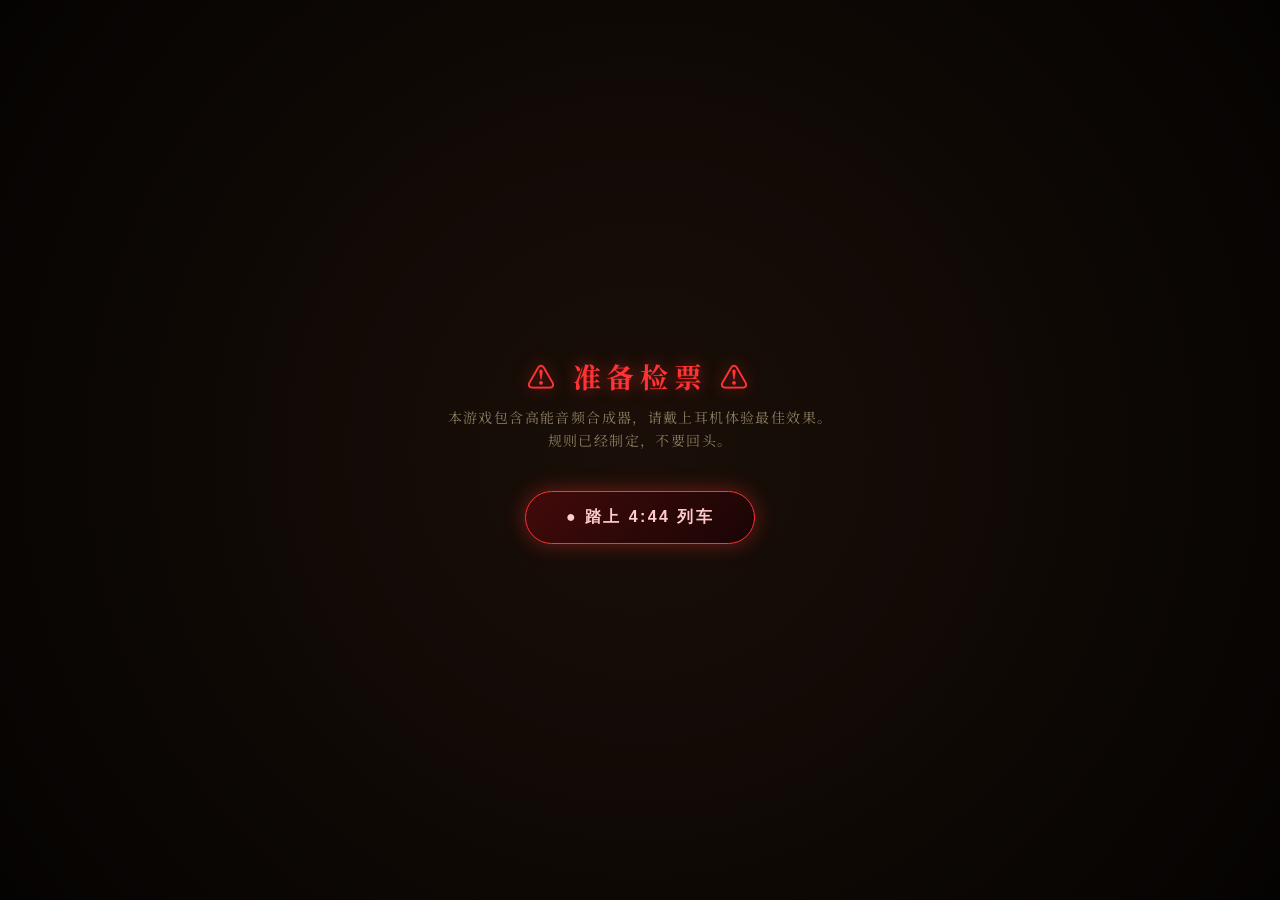
==== commit 17674b5d: "Update index.html" ====
--- a/midnight-rules/index.html
+++ b/midnight-rules/index.html
@@ -4,6 +4,10 @@
   <meta charset="utf-8" />
   <meta name="viewport" content="width=device-width, initial-scale=1" />
   <title>午夜规则 (Midnight Rules) - 视觉小说式排版原型</title>
+  <!-- 引入中式恐怖灵魂字体：Noto Serif SC -->
+  <link rel="preconnect" href="https://fonts.googleapis.com">
+  <link rel="preconnect" href="https://fonts.gstatic.com" crossorigin>
+  <link href="https://fonts.googleapis.com/css2?family=Noto+Serif+SC:wght@400;700;900&display=swap" rel="stylesheet">
 </head>
 <body style="margin:0; padding:0; background:#000; overflow:hidden; width:100vw; height:100vh;">
 
@@ -238,7 +242,7 @@
 
   <div id="vn-top">
     <div id="vn-status">系统状态: <b id="vn-dot">●</b> <span id="status-txt">安全</span></div>
-    <div id="vn-skip" id="btn-top-reset">重置 ↻</div>
+    <div id="vn-skip">重置 ↻</div>
   </div>
   <div id="vn-side">
     <div class="vn-ic" id="btn-achievements">🏆</div>
@@ -718,10 +722,23 @@
     });
 
     let textTimer = null;
+    let isTyping = false;
+    let currentFullText = "";
+    let currentCallback = null;
+    let currentElement = null;
+
     function typeWriter(element, text, speed, callback) {
+      clearTimeout(textTimer);
       element.innerHTML = "";
       let i = 0;
+      isTyping = true;
+      currentFullText = text;
+      currentCallback = callback;
+      currentElement = element;
       
+      const panel = document.getElementById('vn-panel');
+      if (panel) panel.style.cursor = 'pointer';
+
       function type() {
         if (i < text.length) {
           if (text.charAt(i) === '<') {
@@ -738,16 +755,44 @@
             i++;
           }
           textTimer = setTimeout(type, speed);
-        } else if (callback) {
-          callback();
+        } else {
+          isTyping = false;
+          if (panel) panel.style.cursor = 'default';
+          const cb = currentCallback;
+          currentCallback = null;
+          if (cb) cb();
         }
       }
       type();
     }
+
+    function skipTypewriter() {
+      if (!isTyping || !currentElement) return;
+      clearTimeout(textTimer);
+      isTyping = false;
+      
+      const panel = document.getElementById('vn-panel');
+      if (panel) panel.style.cursor = 'default';
+
+      currentElement.innerHTML = currentFullText;
+      const cb = currentCallback;
+      currentCallback = null;
+      if (cb) cb();
+    }
+
+    document.getElementById('vn-panel').addEventListener('click', (e) => {
+      if (e.target.closest('.vn-opt') || e.target.closest('.vn-mini') || e.target.closest('.tree-btn')) {
+        return;
+      }
+      if (isTyping) {
+        skipTypewriter();
+      }
+    });
 
     function showScene(sceneKey) {
       unlockAudio(); 
       clearTimeout(textTimer); 
+      isTyping = false;
       
       const node = STORY_NODES[sceneKey];
       if (!node) return;
